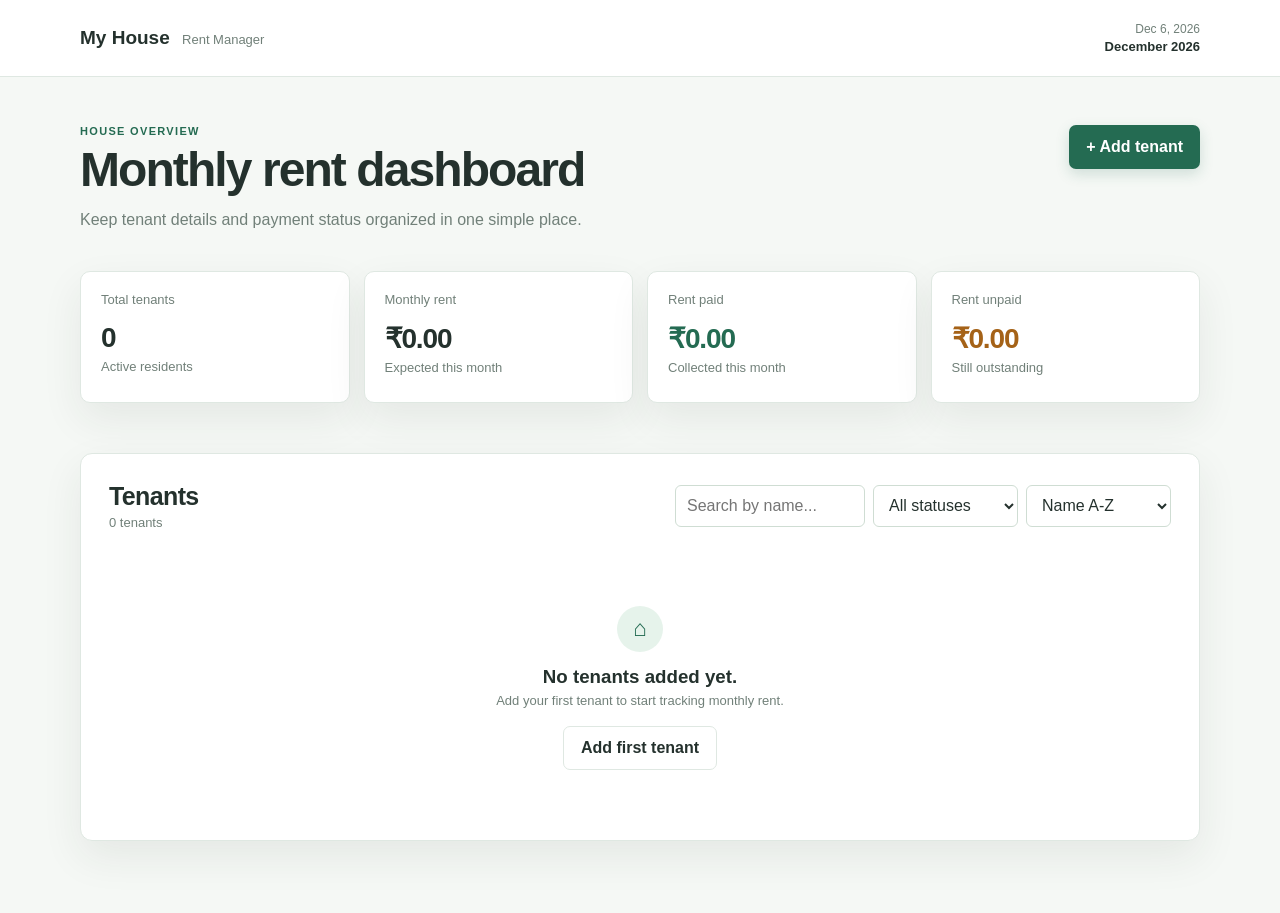
==== house-rental/index.html @ 78e7cb42 "Add house rental manager" ====
<!doctype html>
<html lang="en">
<head>
  <meta charset="utf-8">
  <meta name="viewport" content="width=device-width, initial-scale=1">
  <meta name="description" content="Simple local tenant and monthly rent management dashboard.">
  <title>My House | Rent Manager</title>
  <link rel="stylesheet" href="style.css">
</head>
<body>
  <header class="site-header">
    <div class="page-width header-inner">
      <a class="brand" href="./">My House <span>Rent Manager</span></a>
      <div class="header-date">
        <span id="current-date">Today</span>
        <strong id="current-month">Current month</strong>
      </div>
    </div>
  </header>

  <main class="page-width main-content">
    <section class="page-heading">
      <div>
        <p class="eyebrow">HOUSE OVERVIEW</p>
        <h1>Monthly rent dashboard</h1>
        <p class="intro">Keep tenant details and payment status organized in one simple place.</p>
      </div>
      <button class="button button-primary" id="open-form" type="button">+ Add tenant</button>
    </section>

    <section class="summary-grid" aria-label="Rent summary">
      <article class="summary-card">
        <span class="summary-label">Total tenants</span>
        <strong id="total-tenants">0</strong>
        <span class="summary-note">Active residents</span>
      </article>
      <article class="summary-card">
        <span class="summary-label">Monthly rent</span>
        <strong id="total-rent">$0</strong>
        <span class="summary-note">Expected this month</span>
      </article>
      <article class="summary-card summary-paid">
        <span class="summary-label">Rent paid</span>
        <strong id="total-paid">$0</strong>
        <span class="summary-note">Collected this month</span>
      </article>
      <article class="summary-card summary-unpaid">
        <span class="summary-label">Rent unpaid</span>
        <strong id="total-unpaid">$0</strong>
        <span class="summary-note">Still outstanding</span>
      </article>
    </section>

    <section class="tenant-section" aria-labelledby="tenant-heading">
      <div class="section-heading">
        <div>
          <h2 id="tenant-heading">Tenants</h2>
          <p id="tenant-count">0 tenants</p>
        </div>
        <div class="filters" aria-label="Tenant filters">
          <label class="search-field">
            <span class="sr-only">Search tenants</span>
            <input id="search" type="search" placeholder="Search by name..." autocomplete="off">
          </label>
          <label>
            <span class="sr-only">Filter payment status</span>
            <select id="status-filter">
              <option value="ALL">All statuses</option>
              <option value="PAID">Paid</option>
              <option value="UNPAID">Unpaid</option>
            </select>
          </label>
          <label>
            <span class="sr-only">Sort tenants</span>
            <select id="sort-order">
              <option value="name">Name A-Z</option>
              <option value="room">Room number</option>
              <option value="rent-high">Rent high-low</option>
            </select>
          </label>
        </div>
      </div>

      <div class="tenant-list" id="tenant-list"></div>
      <div class="empty-state" id="empty-state">
        <div class="empty-icon" aria-hidden="true">⌂</div>
        <h3 id="empty-title">No tenants added yet.</h3>
        <p id="empty-copy">Add your first tenant to start tracking monthly rent.</p>
        <button class="button button-secondary" id="empty-add" type="button">Add first tenant</button>
      </div>
    </section>
  </main>

  <div class="modal-backdrop" id="tenant-modal" hidden>
    <section class="modal" role="dialog" aria-modal="true" aria-labelledby="form-title">
      <div class="modal-header">
        <div>
          <p class="eyebrow">TENANT RECORD</p>
          <h2 id="form-title">Add tenant</h2>
        </div>
        <button class="icon-button" id="close-form" type="button" aria-label="Close form">×</button>
      </div>
      <form id="tenant-form" novalidate>
        <div class="form-grid">
          <label>Tenant name *<input id="tenant-name" name="name" required></label>
          <label>Phone number<input id="tenant-phone" name="phone" type="tel" inputmode="tel"></label>
          <label>Room / house number *<input id="tenant-room" name="room" required></label>
          <label>Monthly rent *<input id="tenant-rent" name="rent" type="number" min="0" step="0.01" inputmode="decimal" required></label>
          <label>Joining date *<input id="tenant-joining" name="joiningDate" type="date" required></label>
        </div>
        <p class="form-error" id="form-error" role="alert"></p>
        <div class="modal-actions">
          <button class="button button-secondary" id="cancel-form" type="button">Cancel</button>
          <button class="button button-primary" type="submit">Add tenant</button>
        </div>
      </form>
    </section>
  </div>

  <div class="toast" id="toast" role="status" aria-live="polite"></div>
  <script src="script.js"></script>
</body>
</html>
---- house-rental/style.css ----
:root {
  --ink: #24312d;
  --muted: #718079;
  --line: #dfe8e2;
  --surface: #ffffff;
  --background: #f5f8f5;
  --green: #246b52;
  --green-dark: #174b39;
  --green-soft: #e6f3eb;
  --amber: #a56217;
  --amber-soft: #fff3dc;
  --shadow: 0 16px 40px rgba(34, 55, 44, 0.08);
}

* { box-sizing: border-box; }
html { min-width: 0; background: var(--background); }
body { margin: 0; min-width: 0; color: var(--ink); background: var(--background); font-family: "Avenir Next", "Trebuchet MS", sans-serif; }
button, input, select { font: inherit; }
button { cursor: pointer; }
.page-width { width: min(1120px, calc(100% - 40px)); margin: 0 auto; }
.site-header { border-bottom: 1px solid var(--line); background: var(--surface); }
.header-inner { display: flex; align-items: center; justify-content: space-between; min-height: 76px; gap: 20px; }
.brand { color: var(--ink); font-size: 19px; font-weight: 700; text-decoration: none; }
.brand span { margin-left: 7px; color: var(--muted); font-size: 13px; font-weight: 400; }
.header-date { display: grid; gap: 3px; color: var(--muted); font-size: 12px; text-align: right; }
.header-date strong { color: var(--ink); font-size: 13px; }
.main-content { padding: 48px 0 72px; }
.page-heading, .section-heading, .modal-header { display: flex; align-items: flex-start; justify-content: space-between; gap: 24px; }
.eyebrow { margin: 0 0 8px; color: var(--green); font-size: 11px; font-weight: 700; letter-spacing: .12em; }
h1, h2, h3, p { margin-top: 0; }
h1 { margin-bottom: 12px; font-size: clamp(30px, 5vw, 48px); line-height: 1.05; letter-spacing: -.04em; }
h2 { margin-bottom: 5px; font-size: 25px; letter-spacing: -.025em; }
h3 { margin-bottom: 5px; }
.intro { max-width: 530px; margin-bottom: 0; color: var(--muted); line-height: 1.6; }
.button { min-height: 44px; border: 0; border-radius: 7px; padding: 11px 17px; font-weight: 700; transition: background 140ms ease, transform 140ms ease, box-shadow 140ms ease; }
.button:hover { transform: translateY(-1px); }
.button-primary { color: #fff; background: var(--green); box-shadow: 0 5px 14px rgba(36, 107, 82, .18); }
.button-primary:hover { background: var(--green-dark); }
.button-secondary { border: 1px solid var(--line); color: var(--ink); background: var(--surface); }
.button-secondary:hover { border-color: #b7cbbd; background: #f9fcfa; }
.summary-grid { display: grid; grid-template-columns: repeat(4, 1fr); gap: 14px; margin: 38px 0 50px; }
.summary-card { min-height: 132px; padding: 20px; border: 1px solid var(--line); border-radius: 10px; background: var(--surface); box-shadow: var(--shadow); }
.summary-label, .summary-note { display: block; color: var(--muted); font-size: 13px; }
.summary-card strong { display: block; margin: 15px 0 5px; color: var(--ink); font-size: 28px; letter-spacing: -.04em; }
.summary-paid strong { color: var(--green); }
.summary-unpaid strong { color: var(--amber); }
.tenant-section { padding: 28px; border: 1px solid var(--line); border-radius: 12px; background: var(--surface); box-shadow: var(--shadow); }
.section-heading { align-items: center; margin-bottom: 22px; }
.section-heading h2 { margin-bottom: 4px; }
.section-heading p { margin-bottom: 0; color: var(--muted); font-size: 13px; }
.filters { display: flex; gap: 8px; }
input, select { min-height: 42px; width: 100%; border: 1px solid #cfddd3; border-radius: 6px; padding: 9px 11px; color: var(--ink); background: #fff; outline: none; }
input:focus, select:focus { border-color: var(--green); box-shadow: 0 0 0 3px rgba(36, 107, 82, .12); }
.search-field { width: 190px; }
.filters label:not(.search-field) { width: 145px; }
.tenant-list { display: grid; gap: 10px; }
.tenant-row { display: grid; grid-template-columns: minmax(155px, 1.4fr) minmax(90px, .8fr) minmax(100px, .9fr) minmax(95px, .8fr) minmax(115px, .8fr) minmax(100px, .7fr); align-items: center; gap: 12px; padding: 14px 16px; border: 1px solid var(--line); border-radius: 8px; }
.tenant-row:hover { border-color: #bad2c2; background: #fbfdfb; }
.tenant-name { font-weight: 700; }
.tenant-phone, .tenant-detail { color: var(--muted); font-size: 12px; }
.tenant-detail strong { display: block; margin-top: 3px; color: var(--ink); font-size: 14px; }
.tenant-label { display: none; color: var(--muted); font-size: 11px; }
.status-button { width: 84px; border: 0; border-radius: 20px; padding: 7px 9px; font-size: 11px; font-weight: 700; letter-spacing: .04em; }
.status-paid { color: var(--green-dark); background: var(--green-soft); }
.status-unpaid { color: var(--amber); background: var(--amber-soft); }
.delete-button { border: 0; color: #a34e4e; background: transparent; font-size: 12px; }
.delete-button:hover { text-decoration: underline; }
.empty-state { padding: 54px 20px 42px; color: var(--muted); text-align: center; }
.empty-state[hidden] { display: none; }
.empty-icon { display: grid; width: 46px; height: 46px; margin: 0 auto 14px; place-items: center; border-radius: 50%; color: var(--green); background: var(--green-soft); font-size: 23px; }
.empty-state h3 { color: var(--ink); }
.empty-state p { margin-bottom: 18px; font-size: 13px; }
.modal-backdrop { position: fixed; inset: 0; z-index: 10; display: grid; overflow-y: auto; padding: 20px; place-items: center; background: rgba(20, 35, 28, .42); }
.modal-backdrop[hidden] { display: none; }
.modal { width: min(100%, 550px); border-radius: 12px; padding: 26px; background: var(--surface); box-shadow: 0 24px 60px rgba(20, 38, 28, .24); }
.modal h2 { margin-bottom: 0; }
.icon-button { width: 36px; height: 36px; border: 0; border-radius: 50%; color: var(--muted); background: #f1f5f2; font-size: 24px; line-height: 1; }
.form-grid { display: grid; grid-template-columns: 1fr 1fr; gap: 15px; margin-top: 26px; }
.form-grid label { display: grid; gap: 7px; color: var(--ink); font-size: 13px; font-weight: 700; }
.form-grid label:first-child { grid-column: 1 / -1; }
.form-error { min-height: 20px; margin: 13px 0 0; color: #b44343; font-size: 12px; }
.modal-actions { display: flex; justify-content: flex-end; gap: 9px; margin-top: 10px; }
.toast { position: fixed; right: 20px; bottom: 20px; z-index: 20; max-width: calc(100% - 40px); transform: translateY(20px); opacity: 0; border-radius: 7px; padding: 12px 16px; color: #fff; background: var(--ink); pointer-events: none; transition: opacity 160ms ease, transform 160ms ease; }
.toast.visible { transform: translateY(0); opacity: 1; }
.sr-only { position: absolute; width: 1px; height: 1px; overflow: hidden; clip: rect(0, 0, 0, 0); white-space: nowrap; }

@media (max-width: 800px) {
  .summary-grid { grid-template-columns: repeat(2, 1fr); }
  .section-heading { align-items: stretch; flex-direction: column; }
  .filters { display: grid; grid-template-columns: 1fr 1fr; }
  .search-field, .filters label:not(.search-field) { width: auto; }
  .search-field { grid-column: 1 / -1; }
  .tenant-row { grid-template-columns: 1.3fr 1fr 1fr; }
  .tenant-row > :nth-child(4), .tenant-row > :nth-child(5), .tenant-row > :nth-child(6) { grid-column: span 1; }
  .tenant-row > :nth-child(3) { text-align: right; }
}

@media (max-width: 560px) {
  .page-width { width: min(100% - 24px, 480px); }
  .header-inner { min-height: 66px; }
  .brand span { display: none; }
  .header-date { font-size: 11px; }
  .main-content { padding-top: 32px; }
  .page-heading { align-items: stretch; flex-direction: column; }
  .page-heading .button { width: 100%; }
  .summary-grid { gap: 9px; margin: 28px 0 32px; }
  .summary-card { min-height: 112px; padding: 14px; }
  .summary-card strong { margin-top: 11px; font-size: 23px; }
  .summary-note { font-size: 11px; }
  .tenant-section { padding: 17px 13px; }
  .tenant-row { display: grid; grid-template-columns: 1fr auto; gap: 9px 13px; padding: 15px; }
  .tenant-row > * { grid-column: auto !important; text-align: left !important; }
  .tenant-row > :nth-child(1) { grid-column: 1 / 2 !important; }
  .tenant-row > :nth-child(6) { grid-column: 2 / 3 !important; grid-row: 1 / 2; text-align: right !important; }
  .tenant-label { display: block; margin-bottom: 2px; }
  .tenant-phone { font-size: 12px; }
  .form-grid { grid-template-columns: 1fr; }
  .form-grid label:first-child { grid-column: auto; }
  .modal { padding: 21px 17px; }
  .modal-actions { display: grid; grid-template-columns: 1fr 1fr; }
  .modal-actions .button { width: 100%; }
}
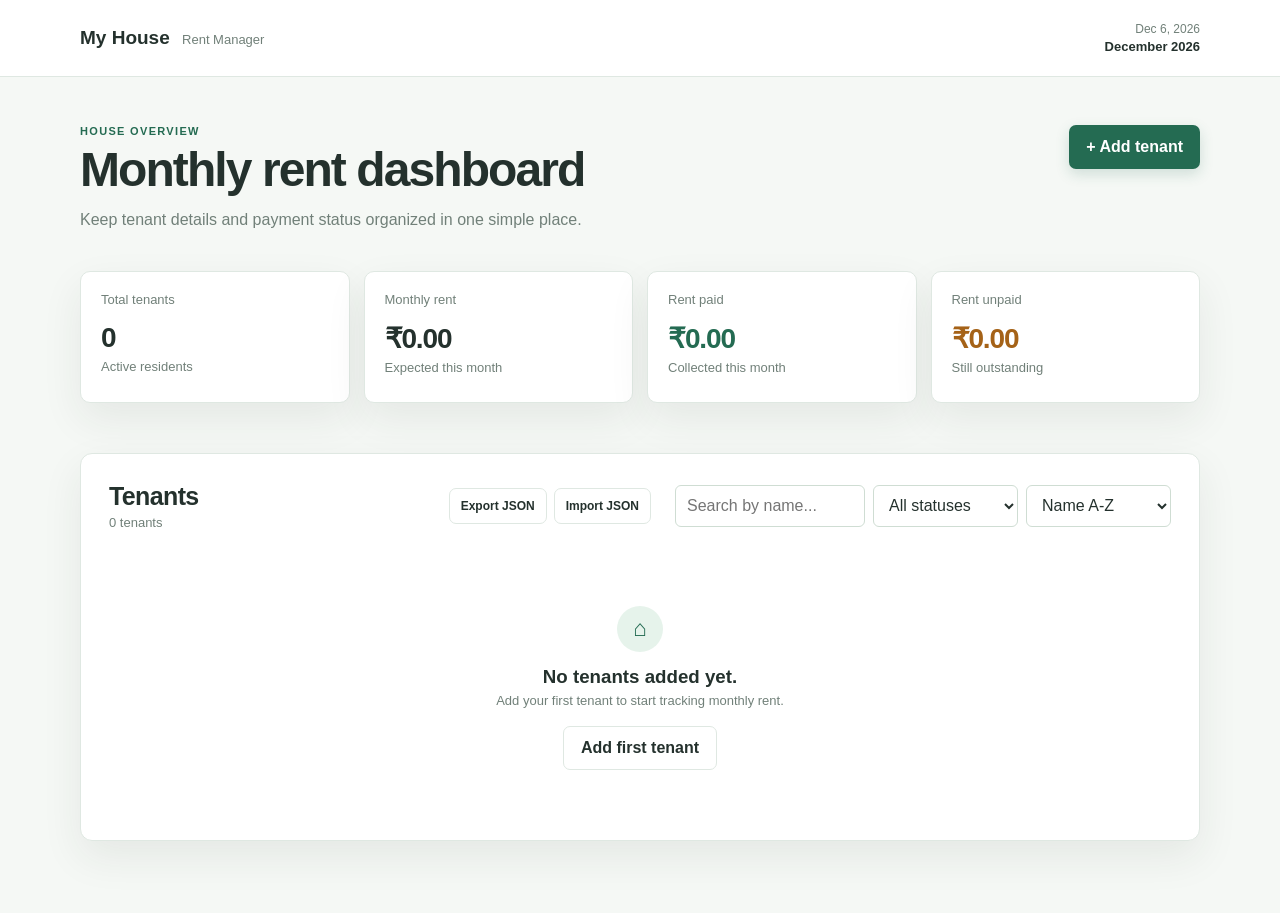
==== commit 49576a2c: "Add JSON backup and restore" ====
--- a/house-rental/index.html
+++ b/house-rental/index.html
@@ -1,123 +1,132 @@
 <!doctype html>
 <html lang="en">
+
 <head>
-  <meta charset="utf-8">
-  <meta name="viewport" content="width=device-width, initial-scale=1">
-  <meta name="description" content="Simple local tenant and monthly rent management dashboard.">
-  <title>My House | Rent Manager</title>
-  <link rel="stylesheet" href="style.css">
+    <meta charset="utf-8">
+    <meta name="viewport" content="width=device-width, initial-scale=1">
+    <meta name="description" content="Simple local tenant and monthly rent management dashboard.">
+    <title>My House | Rent Manager</title>
+    <link rel="stylesheet" href="style.css">
 </head>
+
 <body>
-  <header class="site-header">
-    <div class="page-width header-inner">
-      <a class="brand" href="./">My House <span>Rent Manager</span></a>
-      <div class="header-date">
-        <span id="current-date">Today</span>
-        <strong id="current-month">Current month</strong>
-      </div>
+    <header class="site-header">
+        <div class="page-width header-inner">
+            <a class="brand" href="./">My House <span>Rent Manager</span></a>
+            <div class="header-date">
+                <span id="current-date">Today</span>
+                <strong id="current-month">Current month</strong>
+            </div>
+        </div>
+    </header>
+
+    <main class="page-width main-content">
+        <section class="page-heading">
+            <div>
+                <p class="eyebrow">HOUSE OVERVIEW</p>
+                <h1>Monthly rent dashboard</h1>
+                <p class="intro">Keep tenant details and payment status organized in one simple place.</p>
+            </div>
+            <button class="button button-primary" id="open-form" type="button">+ Add tenant</button>
+        </section>
+
+        <section class="summary-grid" aria-label="Rent summary">
+            <article class="summary-card">
+                <span class="summary-label">Total tenants</span>
+                <strong id="total-tenants">0</strong>
+                <span class="summary-note">Active residents</span>
+            </article>
+            <article class="summary-card">
+                <span class="summary-label">Monthly rent</span>
+                <strong id="total-rent">$0</strong>
+                <span class="summary-note">Expected this month</span>
+            </article>
+            <article class="summary-card summary-paid">
+                <span class="summary-label">Rent paid</span>
+                <strong id="total-paid">$0</strong>
+                <span class="summary-note">Collected this month</span>
+            </article>
+            <article class="summary-card summary-unpaid">
+                <span class="summary-label">Rent unpaid</span>
+                <strong id="total-unpaid">$0</strong>
+                <span class="summary-note">Still outstanding</span>
+            </article>
+        </section>
+
+        <section class="tenant-section" aria-labelledby="tenant-heading">
+            <div class="section-heading">
+                <div>
+                    <h2 id="tenant-heading">Tenants</h2>
+                    <p id="tenant-count">0 tenants</p>
+                </div>
+                <div class="data-tools">
+                    <button class="button button-secondary button-small" id="export-data" type="button">Export JSON</button>
+                    <button class="button button-secondary button-small" id="import-data" type="button">Import JSON</button>
+                    <input id="import-file" type="file" accept="application/json,.json" hidden>
+                </div>
+                <div class="filters" aria-label="Tenant filters">
+                    <label class="search-field">
+                        <span class="sr-only">Search tenants</span>
+                        <input id="search" type="search" placeholder="Search by name..." autocomplete="off">
+                    </label>
+                    <label>
+                        <span class="sr-only">Filter payment status</span>
+                        <select id="status-filter">
+                            <option value="ALL">All statuses</option>
+                            <option value="PAID">Paid</option>
+                            <option value="UNPAID">Unpaid</option>
+                        </select>
+                    </label>
+                    <label>
+                        <span class="sr-only">Sort tenants</span>
+                        <select id="sort-order">
+                            <option value="name">Name A-Z</option>
+                            <option value="room">Room number</option>
+                            <option value="rent-high">Rent high-low</option>
+                        </select>
+                    </label>
+                </div>
+            </div>
+
+            <div class="tenant-list" id="tenant-list"></div>
+            <div class="empty-state" id="empty-state">
+                <div class="empty-icon" aria-hidden="true">⌂</div>
+                <h3 id="empty-title">No tenants added yet.</h3>
+                <p id="empty-copy">Add your first tenant to start tracking monthly rent.</p>
+                <button class="button button-secondary" id="empty-add" type="button">Add first tenant</button>
+            </div>
+        </section>
+    </main>
+
+    <div class="modal-backdrop" id="tenant-modal" hidden>
+        <section class="modal" role="dialog" aria-modal="true" aria-labelledby="form-title">
+            <div class="modal-header">
+                <div>
+                    <p class="eyebrow">TENANT RECORD</p>
+                    <h2 id="form-title">Add tenant</h2>
+                </div>
+                <button class="icon-button" id="close-form" type="button" aria-label="Close form">×</button>
+            </div>
+            <form id="tenant-form" novalidate>
+                <div class="form-grid">
+                    <label>Tenant name *<input id="tenant-name" name="name" required></label>
+                    <label>Phone number<input id="tenant-phone" name="phone" type="tel" inputmode="tel"></label>
+                    <label>Room / house number *<input id="tenant-room" name="room" required></label>
+                    <label>Monthly rent *<input id="tenant-rent" name="rent" type="number" min="0" step="0.01"
+                            inputmode="decimal" required></label>
+                    <label>Joining date *<input id="tenant-joining" name="joiningDate" type="date" required></label>
+                </div>
+                <p class="form-error" id="form-error" role="alert"></p>
+                <div class="modal-actions">
+                    <button class="button button-secondary" id="cancel-form" type="button">Cancel</button>
+                    <button class="button button-primary" type="submit">Add tenant</button>
+                </div>
+            </form>
+        </section>
     </div>
-  </header>
 
-  <main class="page-width main-content">
-    <section class="page-heading">
-      <div>
-        <p class="eyebrow">HOUSE OVERVIEW</p>
-        <h1>Monthly rent dashboard</h1>
-        <p class="intro">Keep tenant details and payment status organized in one simple place.</p>
-      </div>
-      <button class="button button-primary" id="open-form" type="button">+ Add tenant</button>
-    </section>
+    <div class="toast" id="toast" role="status" aria-live="polite"></div>
+    <script src="script.js"></script>
+</body>
 
-    <section class="summary-grid" aria-label="Rent summary">
-      <article class="summary-card">
-        <span class="summary-label">Total tenants</span>
-        <strong id="total-tenants">0</strong>
-        <span class="summary-note">Active residents</span>
-      </article>
-      <article class="summary-card">
-        <span class="summary-label">Monthly rent</span>
-        <strong id="total-rent">$0</strong>
-        <span class="summary-note">Expected this month</span>
-      </article>
-      <article class="summary-card summary-paid">
-        <span class="summary-label">Rent paid</span>
-        <strong id="total-paid">$0</strong>
-        <span class="summary-note">Collected this month</span>
-      </article>
-      <article class="summary-card summary-unpaid">
-        <span class="summary-label">Rent unpaid</span>
-        <strong id="total-unpaid">$0</strong>
-        <span class="summary-note">Still outstanding</span>
-      </article>
-    </section>
-
-    <section class="tenant-section" aria-labelledby="tenant-heading">
-      <div class="section-heading">
-        <div>
-          <h2 id="tenant-heading">Tenants</h2>
-          <p id="tenant-count">0 tenants</p>
-        </div>
-        <div class="filters" aria-label="Tenant filters">
-          <label class="search-field">
-            <span class="sr-only">Search tenants</span>
-            <input id="search" type="search" placeholder="Search by name..." autocomplete="off">
-          </label>
-          <label>
-            <span class="sr-only">Filter payment status</span>
-            <select id="status-filter">
-              <option value="ALL">All statuses</option>
-              <option value="PAID">Paid</option>
-              <option value="UNPAID">Unpaid</option>
-            </select>
-          </label>
-          <label>
-            <span class="sr-only">Sort tenants</span>
-            <select id="sort-order">
-              <option value="name">Name A-Z</option>
-              <option value="room">Room number</option>
-              <option value="rent-high">Rent high-low</option>
-            </select>
-          </label>
-        </div>
-      </div>
-
-      <div class="tenant-list" id="tenant-list"></div>
-      <div class="empty-state" id="empty-state">
-        <div class="empty-icon" aria-hidden="true">⌂</div>
-        <h3 id="empty-title">No tenants added yet.</h3>
-        <p id="empty-copy">Add your first tenant to start tracking monthly rent.</p>
-        <button class="button button-secondary" id="empty-add" type="button">Add first tenant</button>
-      </div>
-    </section>
-  </main>
-
-  <div class="modal-backdrop" id="tenant-modal" hidden>
-    <section class="modal" role="dialog" aria-modal="true" aria-labelledby="form-title">
-      <div class="modal-header">
-        <div>
-          <p class="eyebrow">TENANT RECORD</p>
-          <h2 id="form-title">Add tenant</h2>
-        </div>
-        <button class="icon-button" id="close-form" type="button" aria-label="Close form">×</button>
-      </div>
-      <form id="tenant-form" novalidate>
-        <div class="form-grid">
-          <label>Tenant name *<input id="tenant-name" name="name" required></label>
-          <label>Phone number<input id="tenant-phone" name="phone" type="tel" inputmode="tel"></label>
-          <label>Room / house number *<input id="tenant-room" name="room" required></label>
-          <label>Monthly rent *<input id="tenant-rent" name="rent" type="number" min="0" step="0.01" inputmode="decimal" required></label>
-          <label>Joining date *<input id="tenant-joining" name="joiningDate" type="date" required></label>
-        </div>
-        <p class="form-error" id="form-error" role="alert"></p>
-        <div class="modal-actions">
-          <button class="button button-secondary" id="cancel-form" type="button">Cancel</button>
-          <button class="button button-primary" type="submit">Add tenant</button>
-        </div>
-      </form>
-    </section>
-  </div>
-
-  <div class="toast" id="toast" role="status" aria-live="polite"></div>
-  <script src="script.js"></script>
-</body>
 </html>
--- a/house-rental/style.css
+++ b/house-rental/style.css
@@ -1,122 +1,631 @@
 :root {
-  --ink: #24312d;
-  --muted: #718079;
-  --line: #dfe8e2;
-  --surface: #ffffff;
-  --background: #f5f8f5;
-  --green: #246b52;
-  --green-dark: #174b39;
-  --green-soft: #e6f3eb;
-  --amber: #a56217;
-  --amber-soft: #fff3dc;
-  --shadow: 0 16px 40px rgba(34, 55, 44, 0.08);
-}
-
-* { box-sizing: border-box; }
-html { min-width: 0; background: var(--background); }
-body { margin: 0; min-width: 0; color: var(--ink); background: var(--background); font-family: "Avenir Next", "Trebuchet MS", sans-serif; }
-button, input, select { font: inherit; }
-button { cursor: pointer; }
-.page-width { width: min(1120px, calc(100% - 40px)); margin: 0 auto; }
-.site-header { border-bottom: 1px solid var(--line); background: var(--surface); }
-.header-inner { display: flex; align-items: center; justify-content: space-between; min-height: 76px; gap: 20px; }
-.brand { color: var(--ink); font-size: 19px; font-weight: 700; text-decoration: none; }
-.brand span { margin-left: 7px; color: var(--muted); font-size: 13px; font-weight: 400; }
-.header-date { display: grid; gap: 3px; color: var(--muted); font-size: 12px; text-align: right; }
-.header-date strong { color: var(--ink); font-size: 13px; }
-.main-content { padding: 48px 0 72px; }
-.page-heading, .section-heading, .modal-header { display: flex; align-items: flex-start; justify-content: space-between; gap: 24px; }
-.eyebrow { margin: 0 0 8px; color: var(--green); font-size: 11px; font-weight: 700; letter-spacing: .12em; }
-h1, h2, h3, p { margin-top: 0; }
-h1 { margin-bottom: 12px; font-size: clamp(30px, 5vw, 48px); line-height: 1.05; letter-spacing: -.04em; }
-h2 { margin-bottom: 5px; font-size: 25px; letter-spacing: -.025em; }
-h3 { margin-bottom: 5px; }
-.intro { max-width: 530px; margin-bottom: 0; color: var(--muted); line-height: 1.6; }
-.button { min-height: 44px; border: 0; border-radius: 7px; padding: 11px 17px; font-weight: 700; transition: background 140ms ease, transform 140ms ease, box-shadow 140ms ease; }
-.button:hover { transform: translateY(-1px); }
-.button-primary { color: #fff; background: var(--green); box-shadow: 0 5px 14px rgba(36, 107, 82, .18); }
-.button-primary:hover { background: var(--green-dark); }
-.button-secondary { border: 1px solid var(--line); color: var(--ink); background: var(--surface); }
-.button-secondary:hover { border-color: #b7cbbd; background: #f9fcfa; }
-.summary-grid { display: grid; grid-template-columns: repeat(4, 1fr); gap: 14px; margin: 38px 0 50px; }
-.summary-card { min-height: 132px; padding: 20px; border: 1px solid var(--line); border-radius: 10px; background: var(--surface); box-shadow: var(--shadow); }
-.summary-label, .summary-note { display: block; color: var(--muted); font-size: 13px; }
-.summary-card strong { display: block; margin: 15px 0 5px; color: var(--ink); font-size: 28px; letter-spacing: -.04em; }
-.summary-paid strong { color: var(--green); }
-.summary-unpaid strong { color: var(--amber); }
-.tenant-section { padding: 28px; border: 1px solid var(--line); border-radius: 12px; background: var(--surface); box-shadow: var(--shadow); }
-.section-heading { align-items: center; margin-bottom: 22px; }
-.section-heading h2 { margin-bottom: 4px; }
-.section-heading p { margin-bottom: 0; color: var(--muted); font-size: 13px; }
-.filters { display: flex; gap: 8px; }
-input, select { min-height: 42px; width: 100%; border: 1px solid #cfddd3; border-radius: 6px; padding: 9px 11px; color: var(--ink); background: #fff; outline: none; }
-input:focus, select:focus { border-color: var(--green); box-shadow: 0 0 0 3px rgba(36, 107, 82, .12); }
-.search-field { width: 190px; }
-.filters label:not(.search-field) { width: 145px; }
-.tenant-list { display: grid; gap: 10px; }
-.tenant-row { display: grid; grid-template-columns: minmax(155px, 1.4fr) minmax(90px, .8fr) minmax(100px, .9fr) minmax(95px, .8fr) minmax(115px, .8fr) minmax(100px, .7fr); align-items: center; gap: 12px; padding: 14px 16px; border: 1px solid var(--line); border-radius: 8px; }
-.tenant-row:hover { border-color: #bad2c2; background: #fbfdfb; }
-.tenant-name { font-weight: 700; }
-.tenant-phone, .tenant-detail { color: var(--muted); font-size: 12px; }
-.tenant-detail strong { display: block; margin-top: 3px; color: var(--ink); font-size: 14px; }
-.tenant-label { display: none; color: var(--muted); font-size: 11px; }
-.status-button { width: 84px; border: 0; border-radius: 20px; padding: 7px 9px; font-size: 11px; font-weight: 700; letter-spacing: .04em; }
-.status-paid { color: var(--green-dark); background: var(--green-soft); }
-.status-unpaid { color: var(--amber); background: var(--amber-soft); }
-.delete-button { border: 0; color: #a34e4e; background: transparent; font-size: 12px; }
-.delete-button:hover { text-decoration: underline; }
-.empty-state { padding: 54px 20px 42px; color: var(--muted); text-align: center; }
-.empty-state[hidden] { display: none; }
-.empty-icon { display: grid; width: 46px; height: 46px; margin: 0 auto 14px; place-items: center; border-radius: 50%; color: var(--green); background: var(--green-soft); font-size: 23px; }
-.empty-state h3 { color: var(--ink); }
-.empty-state p { margin-bottom: 18px; font-size: 13px; }
-.modal-backdrop { position: fixed; inset: 0; z-index: 10; display: grid; overflow-y: auto; padding: 20px; place-items: center; background: rgba(20, 35, 28, .42); }
-.modal-backdrop[hidden] { display: none; }
-.modal { width: min(100%, 550px); border-radius: 12px; padding: 26px; background: var(--surface); box-shadow: 0 24px 60px rgba(20, 38, 28, .24); }
-.modal h2 { margin-bottom: 0; }
-.icon-button { width: 36px; height: 36px; border: 0; border-radius: 50%; color: var(--muted); background: #f1f5f2; font-size: 24px; line-height: 1; }
-.form-grid { display: grid; grid-template-columns: 1fr 1fr; gap: 15px; margin-top: 26px; }
-.form-grid label { display: grid; gap: 7px; color: var(--ink); font-size: 13px; font-weight: 700; }
-.form-grid label:first-child { grid-column: 1 / -1; }
-.form-error { min-height: 20px; margin: 13px 0 0; color: #b44343; font-size: 12px; }
-.modal-actions { display: flex; justify-content: flex-end; gap: 9px; margin-top: 10px; }
-.toast { position: fixed; right: 20px; bottom: 20px; z-index: 20; max-width: calc(100% - 40px); transform: translateY(20px); opacity: 0; border-radius: 7px; padding: 12px 16px; color: #fff; background: var(--ink); pointer-events: none; transition: opacity 160ms ease, transform 160ms ease; }
-.toast.visible { transform: translateY(0); opacity: 1; }
-.sr-only { position: absolute; width: 1px; height: 1px; overflow: hidden; clip: rect(0, 0, 0, 0); white-space: nowrap; }
+    --ink: #24312d;
+    --muted: #718079;
+    --line: #dfe8e2;
+    --surface: #ffffff;
+    --background: #f5f8f5;
+    --green: #246b52;
+    --green-dark: #174b39;
+    --green-soft: #e6f3eb;
+    --amber: #a56217;
+    --amber-soft: #fff3dc;
+    --shadow: 0 16px 40px rgba(34, 55, 44, 0.08);
+}
+
+* {
+    box-sizing: border-box;
+}
+
+html {
+    min-width: 0;
+    background: var(--background);
+}
+
+body {
+    margin: 0;
+    min-width: 0;
+    color: var(--ink);
+    background: var(--background);
+    font-family: "Avenir Next", "Trebuchet MS", sans-serif;
+}
+
+button,
+input,
+select {
+    font: inherit;
+}
+
+button {
+    cursor: pointer;
+}
+
+.page-width {
+    width: min(1120px, calc(100% - 40px));
+    margin: 0 auto;
+}
+
+.site-header {
+    border-bottom: 1px solid var(--line);
+    background: var(--surface);
+}
+
+.header-inner {
+    display: flex;
+    align-items: center;
+    justify-content: space-between;
+    min-height: 76px;
+    gap: 20px;
+}
+
+.brand {
+    color: var(--ink);
+    font-size: 19px;
+    font-weight: 700;
+    text-decoration: none;
+}
+
+.brand span {
+    margin-left: 7px;
+    color: var(--muted);
+    font-size: 13px;
+    font-weight: 400;
+}
+
+.header-date {
+    display: grid;
+    gap: 3px;
+    color: var(--muted);
+    font-size: 12px;
+    text-align: right;
+}
+
+.header-date strong {
+    color: var(--ink);
+    font-size: 13px;
+}
+
+.main-content {
+    padding: 48px 0 72px;
+}
+
+.page-heading,
+.section-heading,
+.modal-header {
+    display: flex;
+    align-items: flex-start;
+    justify-content: space-between;
+    gap: 24px;
+}
+
+.eyebrow {
+    margin: 0 0 8px;
+    color: var(--green);
+    font-size: 11px;
+    font-weight: 700;
+    letter-spacing: .12em;
+}
+
+h1,
+h2,
+h3,
+p {
+    margin-top: 0;
+}
+
+h1 {
+    margin-bottom: 12px;
+    font-size: clamp(30px, 5vw, 48px);
+    line-height: 1.05;
+    letter-spacing: -.04em;
+}
+
+h2 {
+    margin-bottom: 5px;
+    font-size: 25px;
+    letter-spacing: -.025em;
+}
+
+h3 {
+    margin-bottom: 5px;
+}
+
+.intro {
+    max-width: 530px;
+    margin-bottom: 0;
+    color: var(--muted);
+    line-height: 1.6;
+}
+
+.button {
+    min-height: 44px;
+    border: 0;
+    border-radius: 7px;
+    padding: 11px 17px;
+    font-weight: 700;
+    transition: background 140ms ease, transform 140ms ease, box-shadow 140ms ease;
+}
+
+.button:hover {
+    transform: translateY(-1px);
+}
+
+.button-primary {
+    color: #fff;
+    background: var(--green);
+    box-shadow: 0 5px 14px rgba(36, 107, 82, .18);
+}
+
+.button-primary:hover {
+    background: var(--green-dark);
+}
+
+.button-secondary {
+    border: 1px solid var(--line);
+    color: var(--ink);
+    background: var(--surface);
+}
+
+.button-secondary:hover {
+    border-color: #b7cbbd;
+    background: #f9fcfa;
+}
+
+.summary-grid {
+    display: grid;
+    grid-template-columns: repeat(4, 1fr);
+    gap: 14px;
+    margin: 38px 0 50px;
+}
+
+.summary-card {
+    min-height: 132px;
+    padding: 20px;
+    border: 1px solid var(--line);
+    border-radius: 10px;
+    background: var(--surface);
+    box-shadow: var(--shadow);
+}
+
+.summary-label,
+.summary-note {
+    display: block;
+    color: var(--muted);
+    font-size: 13px;
+}
+
+.summary-card strong {
+    display: block;
+    margin: 15px 0 5px;
+    color: var(--ink);
+    font-size: 28px;
+    letter-spacing: -.04em;
+}
+
+.summary-paid strong {
+    color: var(--green);
+}
+
+.summary-unpaid strong {
+    color: var(--amber);
+}
+
+.tenant-section {
+    padding: 28px;
+    border: 1px solid var(--line);
+    border-radius: 12px;
+    background: var(--surface);
+    box-shadow: var(--shadow);
+}
+
+.section-heading {
+    align-items: center;
+    margin-bottom: 22px;
+}
+
+.section-heading h2 {
+    margin-bottom: 4px;
+}
+
+.section-heading p {
+    margin-bottom: 0;
+    color: var(--muted);
+    font-size: 13px;
+}
+
+.data-tools {
+    display: flex;
+    gap: 7px;
+    margin-left: auto;
+}
+
+.button-small {
+    min-height: 36px;
+    padding: 8px 11px;
+    font-size: 12px;
+}
+
+.filters {
+    display: flex;
+    gap: 8px;
+}
+
+input,
+select {
+    min-height: 42px;
+    width: 100%;
+    border: 1px solid #cfddd3;
+    border-radius: 6px;
+    padding: 9px 11px;
+    color: var(--ink);
+    background: #fff;
+    outline: none;
+}
+
+input:focus,
+select:focus {
+    border-color: var(--green);
+    box-shadow: 0 0 0 3px rgba(36, 107, 82, .12);
+}
+
+.search-field {
+    width: 190px;
+}
+
+.filters label:not(.search-field) {
+    width: 145px;
+}
+
+.tenant-list {
+    display: grid;
+    gap: 10px;
+}
+
+.tenant-row {
+    display: grid;
+    grid-template-columns: minmax(155px, 1.4fr) minmax(90px, .8fr) minmax(100px, .9fr) minmax(95px, .8fr) minmax(115px, .8fr) minmax(100px, .7fr);
+    align-items: center;
+    gap: 12px;
+    padding: 14px 16px;
+    border: 1px solid var(--line);
+    border-radius: 8px;
+}
+
+.tenant-row:hover {
+    border-color: #bad2c2;
+    background: #fbfdfb;
+}
+
+.tenant-name {
+    font-weight: 700;
+}
+
+.tenant-phone,
+.tenant-detail {
+    color: var(--muted);
+    font-size: 12px;
+}
+
+.tenant-detail strong {
+    display: block;
+    margin-top: 3px;
+    color: var(--ink);
+    font-size: 14px;
+}
+
+.tenant-label {
+    display: none;
+    color: var(--muted);
+    font-size: 11px;
+}
+
+.status-button {
+    width: 84px;
+    border: 0;
+    border-radius: 20px;
+    padding: 7px 9px;
+    font-size: 11px;
+    font-weight: 700;
+    letter-spacing: .04em;
+}
+
+.status-paid {
+    color: var(--green-dark);
+    background: var(--green-soft);
+}
+
+.status-unpaid {
+    color: var(--amber);
+    background: var(--amber-soft);
+}
+
+.delete-button {
+    border: 0;
+    color: #a34e4e;
+    background: transparent;
+    font-size: 12px;
+}
+
+.delete-button:hover {
+    text-decoration: underline;
+}
+
+.empty-state {
+    padding: 54px 20px 42px;
+    color: var(--muted);
+    text-align: center;
+}
+
+.empty-state[hidden] {
+    display: none;
+}
+
+.empty-icon {
+    display: grid;
+    width: 46px;
+    height: 46px;
+    margin: 0 auto 14px;
+    place-items: center;
+    border-radius: 50%;
+    color: var(--green);
+    background: var(--green-soft);
+    font-size: 23px;
+}
+
+.empty-state h3 {
+    color: var(--ink);
+}
+
+.empty-state p {
+    margin-bottom: 18px;
+    font-size: 13px;
+}
+
+.modal-backdrop {
+    position: fixed;
+    inset: 0;
+    z-index: 10;
+    display: grid;
+    overflow-y: auto;
+    padding: 20px;
+    place-items: center;
+    background: rgba(20, 35, 28, .42);
+}
+
+.modal-backdrop[hidden] {
+    display: none;
+}
+
+.modal {
+    width: min(100%, 550px);
+    border-radius: 12px;
+    padding: 26px;
+    background: var(--surface);
+    box-shadow: 0 24px 60px rgba(20, 38, 28, .24);
+}
+
+.modal h2 {
+    margin-bottom: 0;
+}
+
+.icon-button {
+    width: 36px;
+    height: 36px;
+    border: 0;
+    border-radius: 50%;
+    color: var(--muted);
+    background: #f1f5f2;
+    font-size: 24px;
+    line-height: 1;
+}
+
+.form-grid {
+    display: grid;
+    grid-template-columns: 1fr 1fr;
+    gap: 15px;
+    margin-top: 26px;
+}
+
+.form-grid label {
+    display: grid;
+    gap: 7px;
+    color: var(--ink);
+    font-size: 13px;
+    font-weight: 700;
+}
+
+.form-grid label:first-child {
+    grid-column: 1 / -1;
+}
+
+.form-error {
+    min-height: 20px;
+    margin: 13px 0 0;
+    color: #b44343;
+    font-size: 12px;
+}
+
+.modal-actions {
+    display: flex;
+    justify-content: flex-end;
+    gap: 9px;
+    margin-top: 10px;
+}
+
+.toast {
+    position: fixed;
+    right: 20px;
+    bottom: 20px;
+    z-index: 20;
+    max-width: calc(100% - 40px);
+    transform: translateY(20px);
+    opacity: 0;
+    border-radius: 7px;
+    padding: 12px 16px;
+    color: #fff;
+    background: var(--ink);
+    pointer-events: none;
+    transition: opacity 160ms ease, transform 160ms ease;
+}
+
+.toast.visible {
+    transform: translateY(0);
+    opacity: 1;
+}
+
+.sr-only {
+    position: absolute;
+    width: 1px;
+    height: 1px;
+    overflow: hidden;
+    clip: rect(0, 0, 0, 0);
+    white-space: nowrap;
+}
 
 @media (max-width: 800px) {
-  .summary-grid { grid-template-columns: repeat(2, 1fr); }
-  .section-heading { align-items: stretch; flex-direction: column; }
-  .filters { display: grid; grid-template-columns: 1fr 1fr; }
-  .search-field, .filters label:not(.search-field) { width: auto; }
-  .search-field { grid-column: 1 / -1; }
-  .tenant-row { grid-template-columns: 1.3fr 1fr 1fr; }
-  .tenant-row > :nth-child(4), .tenant-row > :nth-child(5), .tenant-row > :nth-child(6) { grid-column: span 1; }
-  .tenant-row > :nth-child(3) { text-align: right; }
+    .summary-grid {
+        grid-template-columns: repeat(2, 1fr);
+    }
+
+    .section-heading {
+        align-items: stretch;
+        flex-direction: column;
+    }
+
+    .data-tools {
+        margin-left: 0;
+    }
+
+    .filters {
+        display: grid;
+        grid-template-columns: 1fr 1fr;
+    }
+
+    .search-field,
+    .filters label:not(.search-field) {
+        width: auto;
+    }
+
+    .search-field {
+        grid-column: 1 / -1;
+    }
+
+    .tenant-row {
+        grid-template-columns: 1.3fr 1fr 1fr;
+    }
+
+    .tenant-row> :nth-child(4),
+    .tenant-row> :nth-child(5),
+    .tenant-row> :nth-child(6) {
+        grid-column: span 1;
+    }
+
+    .tenant-row> :nth-child(3) {
+        text-align: right;
+    }
 }
 
 @media (max-width: 560px) {
-  .page-width { width: min(100% - 24px, 480px); }
-  .header-inner { min-height: 66px; }
-  .brand span { display: none; }
-  .header-date { font-size: 11px; }
-  .main-content { padding-top: 32px; }
-  .page-heading { align-items: stretch; flex-direction: column; }
-  .page-heading .button { width: 100%; }
-  .summary-grid { gap: 9px; margin: 28px 0 32px; }
-  .summary-card { min-height: 112px; padding: 14px; }
-  .summary-card strong { margin-top: 11px; font-size: 23px; }
-  .summary-note { font-size: 11px; }
-  .tenant-section { padding: 17px 13px; }
-  .tenant-row { display: grid; grid-template-columns: 1fr auto; gap: 9px 13px; padding: 15px; }
-  .tenant-row > * { grid-column: auto !important; text-align: left !important; }
-  .tenant-row > :nth-child(1) { grid-column: 1 / 2 !important; }
-  .tenant-row > :nth-child(6) { grid-column: 2 / 3 !important; grid-row: 1 / 2; text-align: right !important; }
-  .tenant-label { display: block; margin-bottom: 2px; }
-  .tenant-phone { font-size: 12px; }
-  .form-grid { grid-template-columns: 1fr; }
-  .form-grid label:first-child { grid-column: auto; }
-  .modal { padding: 21px 17px; }
-  .modal-actions { display: grid; grid-template-columns: 1fr 1fr; }
-  .modal-actions .button { width: 100%; }
+    .page-width {
+        width: min(100% - 24px, 480px);
+    }
+
+    .header-inner {
+        min-height: 66px;
+    }
+
+    .brand span {
+        display: none;
+    }
+
+    .header-date {
+        font-size: 11px;
+    }
+
+    .main-content {
+        padding-top: 32px;
+    }
+
+    .page-heading {
+        align-items: stretch;
+        flex-direction: column;
+    }
+
+    .page-heading .button {
+        width: 100%;
+    }
+
+    .summary-grid {
+        gap: 9px;
+        margin: 28px 0 32px;
+    }
+
+    .summary-card {
+        min-height: 112px;
+        padding: 14px;
+    }
+
+    .summary-card strong {
+        margin-top: 11px;
+        font-size: 23px;
+    }
+
+    .summary-note {
+        font-size: 11px;
+    }
+
+    .tenant-section {
+        padding: 17px 13px;
+    }
+
+    .tenant-row {
+        display: grid;
+        grid-template-columns: 1fr auto;
+        gap: 9px 13px;
+        padding: 15px;
+    }
+
+    .tenant-row>* {
+        grid-column: auto !important;
+        text-align: left !important;
+    }
+
+    .tenant-row> :nth-child(1) {
+        grid-column: 1 / 2 !important;
+    }
+
+    .tenant-row> :nth-child(6) {
+        grid-column: 2 / 3 !important;
+        grid-row: 1 / 2;
+        text-align: right !important;
+    }
+
+    .tenant-label {
+        display: block;
+        margin-bottom: 2px;
+    }
+
+    .tenant-phone {
+        font-size: 12px;
+    }
+
+    .form-grid {
+        grid-template-columns: 1fr;
+    }
+
+    .form-grid label:first-child {
+        grid-column: auto;
+    }
+
+    .modal {
+        padding: 21px 17px;
+    }
+
+    .modal-actions {
+        display: grid;
+        grid-template-columns: 1fr 1fr;
+    }
+
+    .modal-actions .button {
+        width: 100%;
+    }
 }
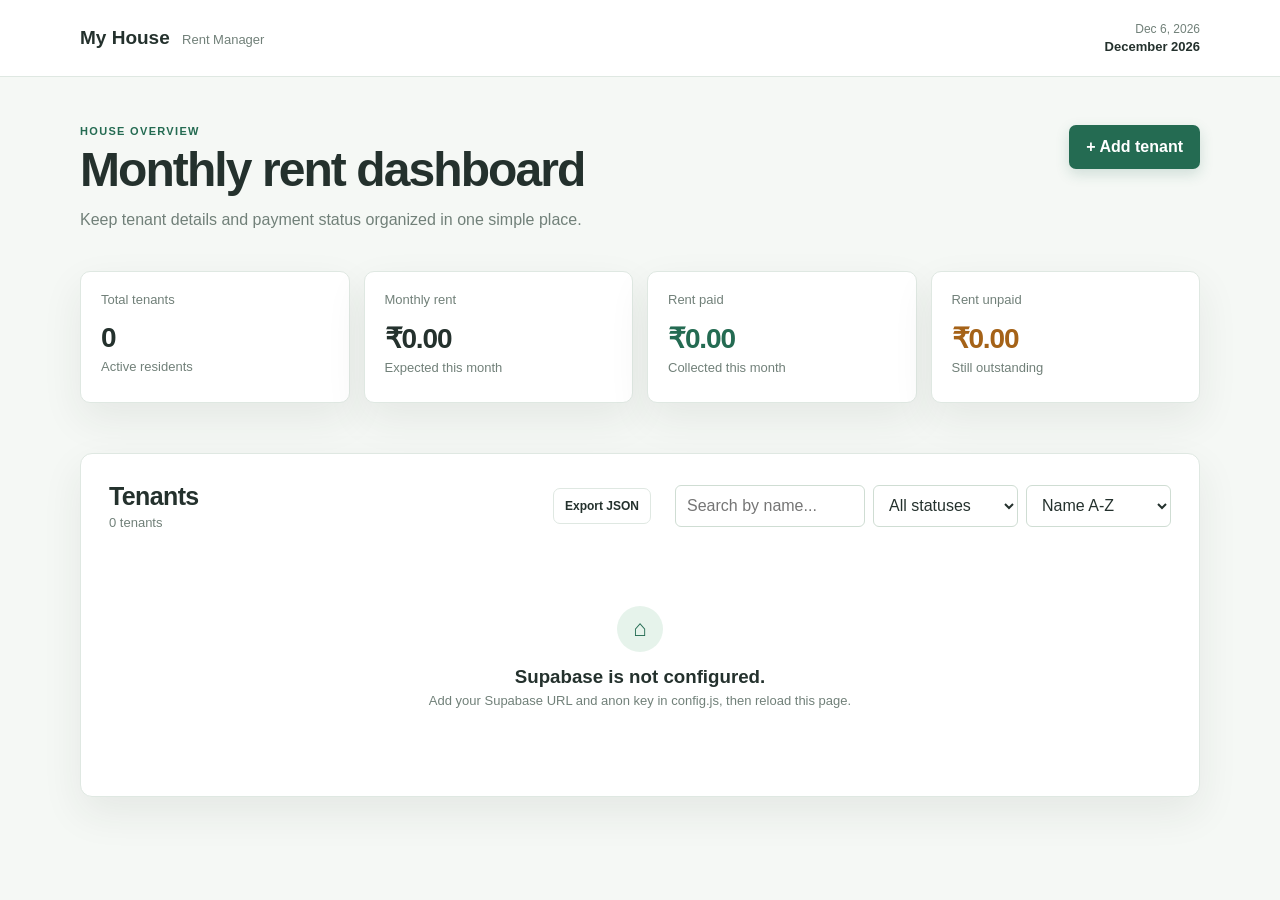
==== commit 4a4b0630: "Connect rental manager to Supabase" ====
--- a/house-rental/index.html
+++ b/house-rental/index.html
@@ -38,17 +38,17 @@
             </article>
             <article class="summary-card">
                 <span class="summary-label">Monthly rent</span>
-                <strong id="total-rent">$0</strong>
+                <strong id="total-rent">₹0</strong>
                 <span class="summary-note">Expected this month</span>
             </article>
             <article class="summary-card summary-paid">
                 <span class="summary-label">Rent paid</span>
-                <strong id="total-paid">$0</strong>
+                <strong id="total-paid">₹0</strong>
                 <span class="summary-note">Collected this month</span>
             </article>
             <article class="summary-card summary-unpaid">
                 <span class="summary-label">Rent unpaid</span>
-                <strong id="total-unpaid">$0</strong>
+                <strong id="total-unpaid">₹0</strong>
                 <span class="summary-note">Still outstanding</span>
             </article>
         </section>
@@ -126,6 +126,8 @@
     </div>
 
     <div class="toast" id="toast" role="status" aria-live="polite"></div>
+    <script src="vendor/supabase.js"></script>
+    <script src="config.js"></script>
     <script src="script.js"></script>
 </body>
 
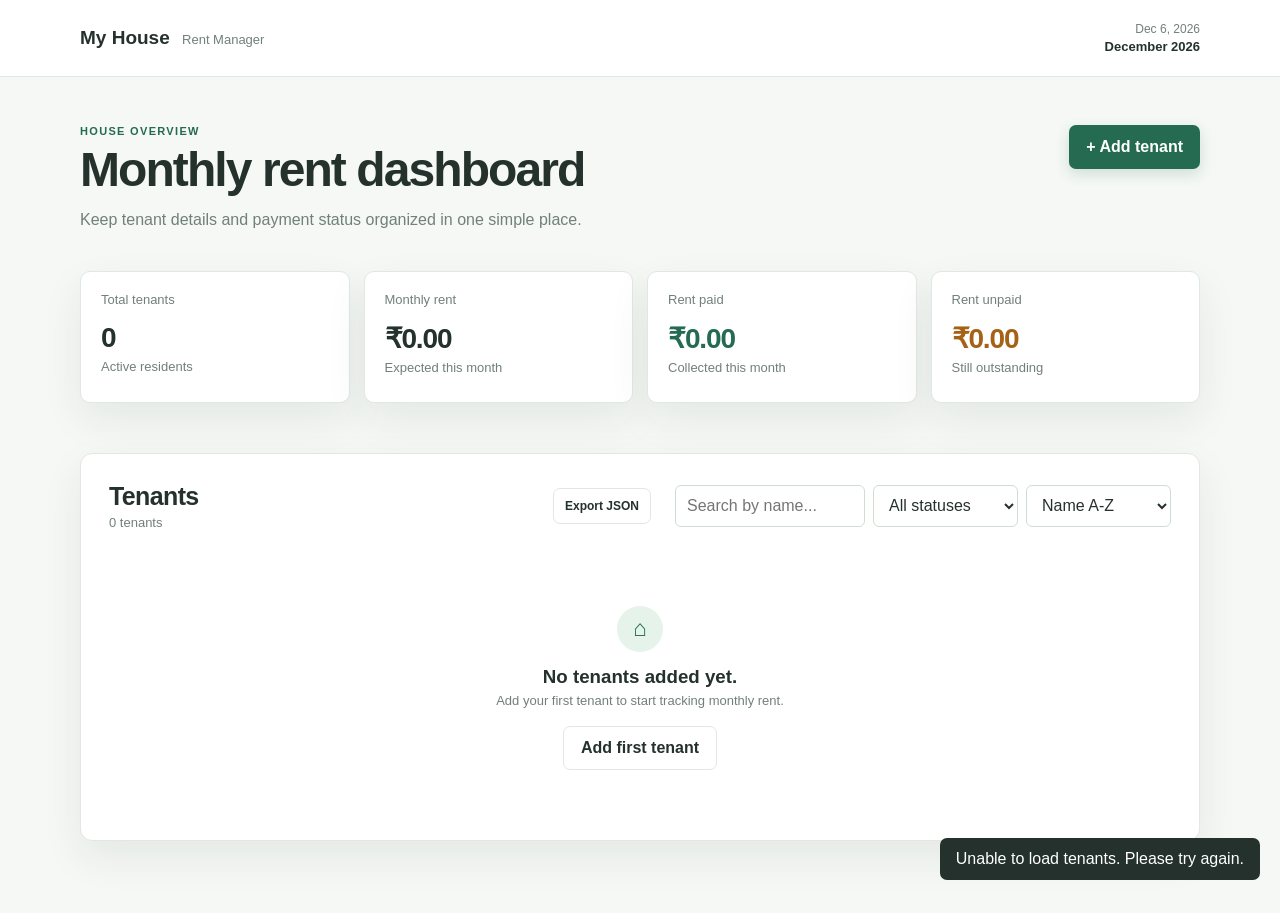
==== commit 0199e9c6: "Refresh Supabase config cache" ====
--- a/house-rental/index.html
+++ b/house-rental/index.html
@@ -127,8 +127,8 @@
 
     <div class="toast" id="toast" role="status" aria-live="polite"></div>
     <script src="vendor/supabase.js"></script>
-    <script src="config.js"></script>
-    <script src="script.js"></script>
+    <script src="config.js?v=c696dfe"></script>
+    <script src="script.js?v=d145631"></script>
 </body>
 
 </html>
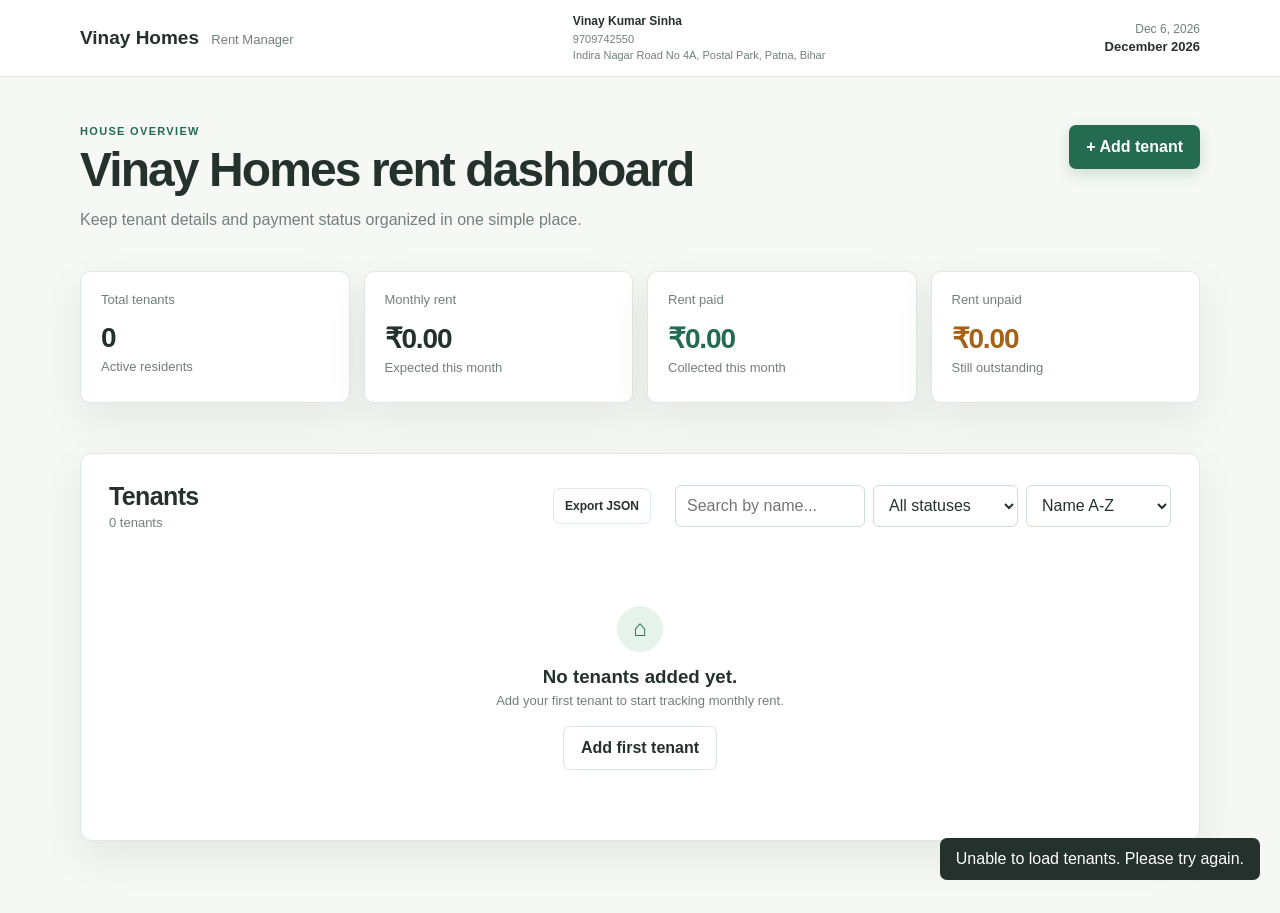
==== commit 582c66a6: "Brand rental dashboard as Vinay Homes" ====
--- a/house-rental/index.html
+++ b/house-rental/index.html
@@ -4,15 +4,20 @@
 <head>
     <meta charset="utf-8">
     <meta name="viewport" content="width=device-width, initial-scale=1">
-    <meta name="description" content="Simple local tenant and monthly rent management dashboard.">
-    <title>My House | Rent Manager</title>
+    <meta name="description" content="Vinay Homes tenant and monthly rent management dashboard.">
+    <title>Vinay Homes | Rent Manager</title>
     <link rel="stylesheet" href="style.css">
 </head>
 
 <body>
     <header class="site-header">
         <div class="page-width header-inner">
-            <a class="brand" href="./">My House <span>Rent Manager</span></a>
+            <a class="brand" href="./">Vinay Homes <span>Rent Manager</span></a>
+            <div class="property-details">
+                <strong>Vinay Kumar Sinha</strong>
+                <span>9709742550</span>
+                <span>Indira Nagar Road No 4A, Postal Park, Patna, Bihar</span>
+            </div>
             <div class="header-date">
                 <span id="current-date">Today</span>
                 <strong id="current-month">Current month</strong>
@@ -24,7 +29,7 @@
         <section class="page-heading">
             <div>
                 <p class="eyebrow">HOUSE OVERVIEW</p>
-                <h1>Monthly rent dashboard</h1>
+                <h1>Vinay Homes rent dashboard</h1>
                 <p class="intro">Keep tenant details and payment status organized in one simple place.</p>
             </div>
             <button class="button button-primary" id="open-form" type="button">+ Add tenant</button>
--- a/house-rental/style.css
+++ b/house-rental/style.css
@@ -69,6 +69,20 @@
     color: var(--muted);
     font-size: 13px;
     font-weight: 400;
+}
+
+.property-details {
+    display: grid;
+    max-width: 360px;
+    gap: 2px;
+    color: var(--muted);
+    font-size: 11px;
+    line-height: 1.3;
+}
+
+.property-details strong {
+    color: var(--ink);
+    font-size: 12px;
 }
 
 .header-date {
@@ -537,6 +551,15 @@
         display: none;
     }
 
+    .property-details {
+        max-width: 180px;
+        font-size: 10px;
+    }
+
+    .property-details strong {
+        font-size: 11px;
+    }
+
     .header-date {
         font-size: 11px;
     }
